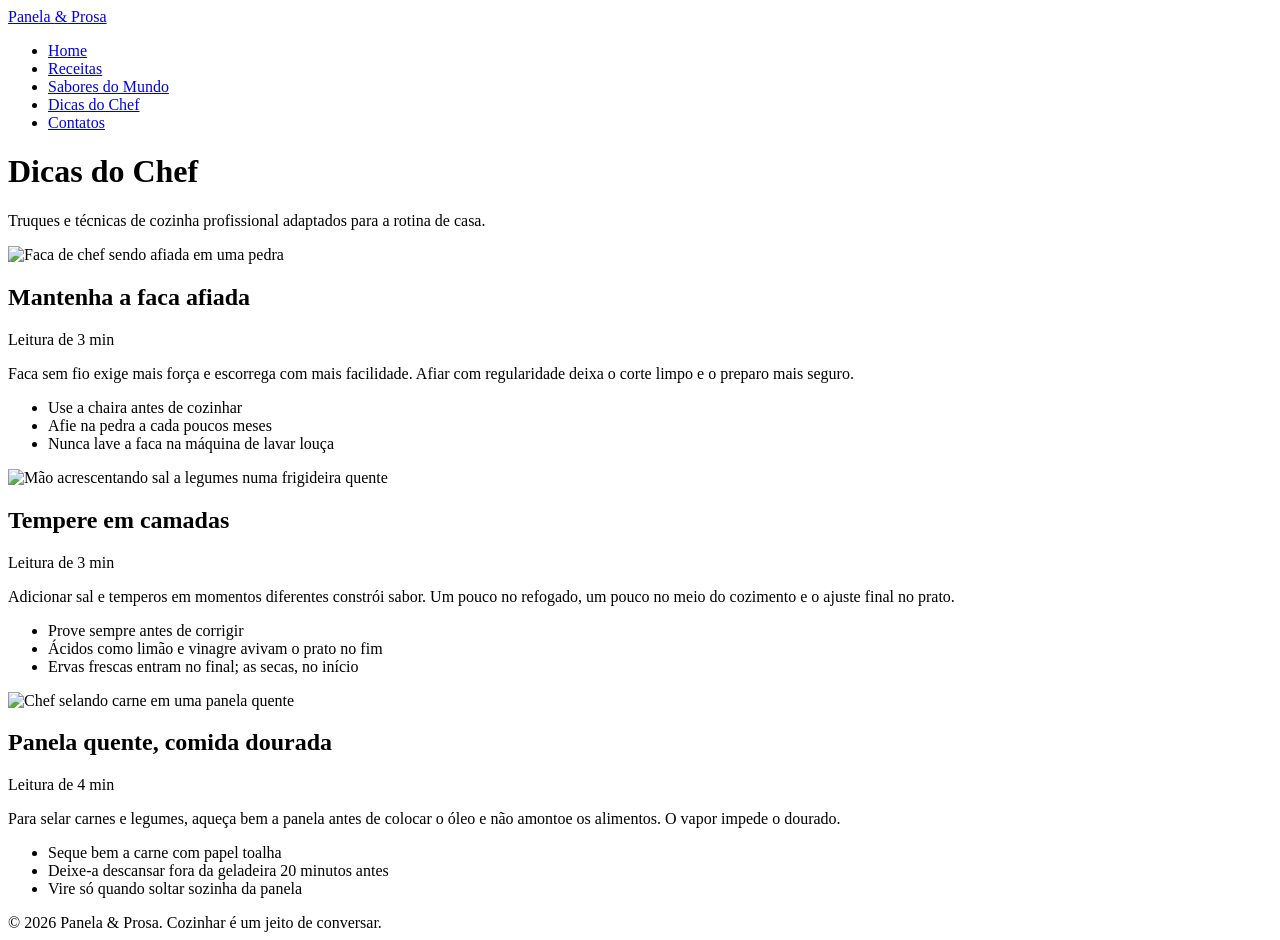
==== dicas-do-chef.html @ a81f43bb "Add files via upload" ====
<!DOCTYPE html>
<html lang="pt-BR">
<head>
<meta charset="UTF-8">
<meta name="viewport" content="width=device-width, initial-scale=1">
<title>Dicas do Chef | Panela &amp; Prosa</title>
<link rel="preconnect" href="https://fonts.googleapis.com">
<link rel="stylesheet" href="https://fonts.googleapis.com/css2?family=Fraunces:ital,wght@0,600;0,700;1,600&amp;family=DM+Sans:wght@400;500;700&amp;display=swap">
<link rel="stylesheet" href="css/estilo.css">
</head>
<body>
<header class="topo"><div class="topo-in">
<a class="marca" href="index.html">Panela <span>&amp;</span> Prosa</a>
<nav aria-label="Navegação principal"><ul><li><a href="index.html">Home</a></li><li><a href="receitas.html">Receitas</a></li><li><a href="sabores-do-mundo.html">Sabores do Mundo</a></li><li><a href="dicas-do-chef.html" aria-current="page">Dicas do Chef</a></li><li><a href="contatos.html">Contatos</a></li></ul></nav>
</div></header>
<main>
<header class="cabecalho"><h1>Dicas do Chef</h1><p>Truques e técnicas de cozinha profissional adaptados para a rotina de casa.</p></header>
<article class="post post--dica"><img src="https://assets.afcdn.com/story/20260121/2316690_w1376h1376c1cx688cy384cxt0cyt0cxb1376cyb768.jpg" alt="Faca de chef sendo afiada em uma pedra" loading="lazy"><div><h2>Mantenha a faca afiada</h2><span class="tempo">Leitura de 3 min</span><p>Faca sem fio exige mais força e escorrega com mais facilidade. Afiar com regularidade deixa o corte limpo e o preparo mais seguro.</p><ul><li>Use a chaira antes de cozinhar</li><li>Afie na pedra a cada poucos meses</li><li>Nunca lave a faca na máquina de lavar louça</li></ul></div></article>
<article class="post post--dica"><img src="img/tempero.jpg" alt="Mão acrescentando sal a legumes numa frigideira quente" loading="lazy"><div><h2>Tempere em camadas</h2><span class="tempo">Leitura de 3 min</span><p>Adicionar sal e temperos em momentos diferentes constrói sabor. Um pouco no refogado, um pouco no meio do cozimento e o ajuste final no prato.</p><ul><li>Prove sempre antes de corrigir</li><li>Ácidos como limão e vinagre avivam o prato no fim</li><li>Ervas frescas entram no final; as secas, no início</li></ul></div></article>
<article class="post post--dica"><img src="img/panelaquente.jpg " alt="Chef selando carne em uma panela quente" loading="lazy"><div><h2>Panela quente, comida dourada</h2><span class="tempo">Leitura de 4 min</span><p>Para selar carnes e legumes, aqueça bem a panela antes de colocar o óleo e não amontoe os alimentos. O vapor impede o dourado.</p><ul><li>Seque bem a carne com papel toalha</li><li>Deixe-a descansar fora da geladeira 20 minutos antes</li><li>Vire só quando soltar sozinha da panela</li></ul></div></article>
</main>
<footer class="rodape">© 2026 Panela &amp; Prosa. Cozinhar é um jeito de conversar.</footer>
</body>
</html>
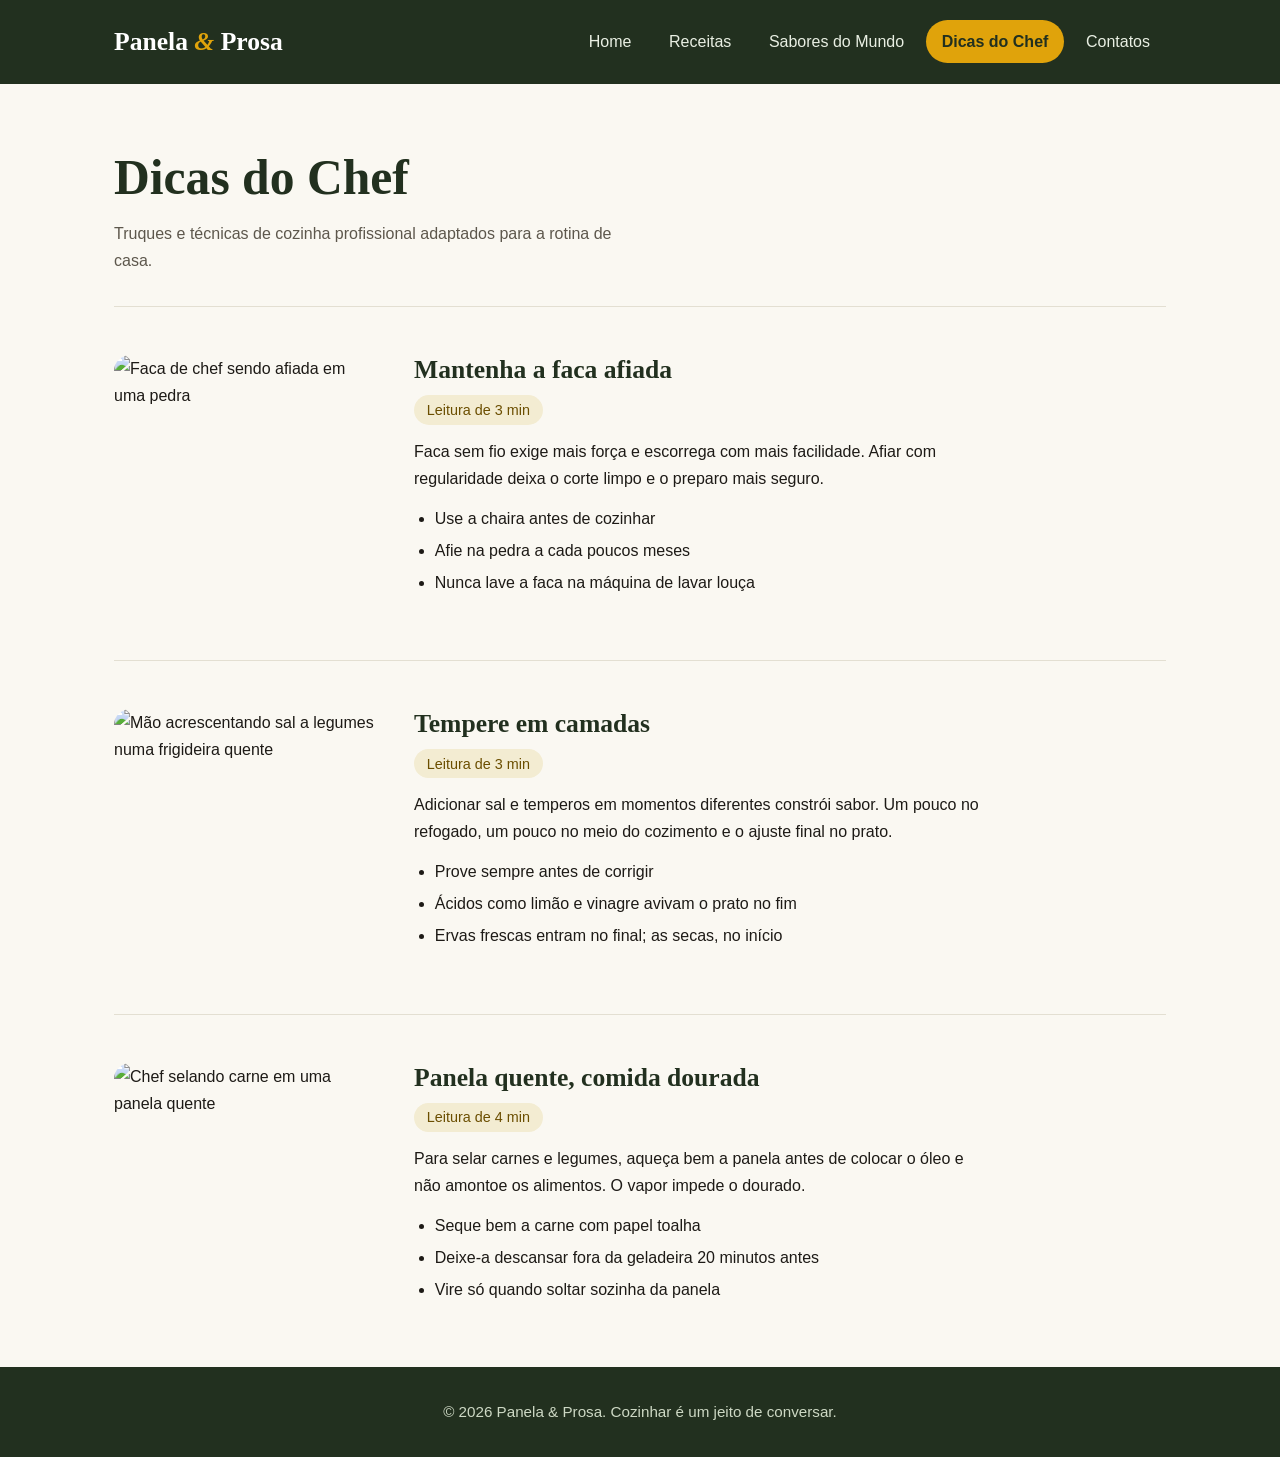
==== commit 2ada3076: "Duplicate 'Panela quente, comida dourada' article Duplicated the 'Panela quente, comida dourada' art" ====
--- a/dicas-do-chef.html
+++ b/dicas-do-chef.html
@@ -17,7 +17,7 @@
 <header class="cabecalho"><h1>Dicas do Chef</h1><p>Truques e técnicas de cozinha profissional adaptados para a rotina de casa.</p></header>
 <article class="post post--dica"><img src="https://assets.afcdn.com/story/20260121/2316690_w1376h1376c1cx688cy384cxt0cyt0cxb1376cyb768.jpg" alt="Faca de chef sendo afiada em uma pedra" loading="lazy"><div><h2>Mantenha a faca afiada</h2><span class="tempo">Leitura de 3 min</span><p>Faca sem fio exige mais força e escorrega com mais facilidade. Afiar com regularidade deixa o corte limpo e o preparo mais seguro.</p><ul><li>Use a chaira antes de cozinhar</li><li>Afie na pedra a cada poucos meses</li><li>Nunca lave a faca na máquina de lavar louça</li></ul></div></article>
 <article class="post post--dica"><img src="img/tempero.jpg" alt="Mão acrescentando sal a legumes numa frigideira quente" loading="lazy"><div><h2>Tempere em camadas</h2><span class="tempo">Leitura de 3 min</span><p>Adicionar sal e temperos em momentos diferentes constrói sabor. Um pouco no refogado, um pouco no meio do cozimento e o ajuste final no prato.</p><ul><li>Prove sempre antes de corrigir</li><li>Ácidos como limão e vinagre avivam o prato no fim</li><li>Ervas frescas entram no final; as secas, no início</li></ul></div></article>
-<article class="post post--dica"><img src="img/panelaquente.jpg " alt="Chef selando carne em uma panela quente" loading="lazy"><div><h2>Panela quente, comida dourada</h2><span class="tempo">Leitura de 4 min</span><p>Para selar carnes e legumes, aqueça bem a panela antes de colocar o óleo e não amontoe os alimentos. O vapor impede o dourado.</p><ul><li>Seque bem a carne com papel toalha</li><li>Deixe-a descansar fora da geladeira 20 minutos antes</li><li>Vire só quando soltar sozinha da panela</li></ul></div></article>
+<article class="post post--dica"><img src="img/panelaquente.jpg" alt="Chef selando carne em uma panela quente" loading="lazy"><div><h2>Panela quente, comida dourada</h2><span class="tempo">Leitura de 4 min</span><p>Para selar carnes e legumes, aqueça bem a panela antes de colocar o óleo e não amontoe os alimentos. O vapor impede o dourado.</p><ul><li>Seque bem a carne com papel toalha</li><li>Deixe-a descansar fora da geladeira 20 minutos antes</li><li>Vire só quando soltar sozinha da panela</li></ul></div></article>
 </main>
 <footer class="rodape">© 2026 Panela &amp; Prosa. Cozinhar é um jeito de conversar.</footer>
 </body>
--- a/css/estilo.css
+++ b/css/estilo.css
@@ -0,0 +1,461 @@
+
+/* ========================================
+   1. VARIÁVEIS E CONFIGURAÇÕES GERAIS
+======================================== */
+
+:root {
+    --verde: #22301f;
+    --verde-claro: #3a4d33;
+    --acafrao: #e0a30b;
+    --beterraba: #8e2a45;
+
+    --papel: #faf8f2;
+    --linha: #e3dfd2;
+
+    --tinta: #1d1a16;
+    --suave: #5d574c;
+
+    --largura: 1100px;
+}
+
+* {
+    margin: 0;
+    padding: 0;
+    box-sizing: border-box;
+}
+
+html {
+    scroll-behavior: smooth;
+}
+
+body {
+    font-family: 'DM Sans', sans-serif;
+    background-color: var(--papel);
+    color: var(--tinta);
+    font-size: 1rem;
+    line-height: 1.7;
+}
+
+h1,
+h2,
+h3 {
+    font-family: 'Fraunces', Georgia, serif;
+    color: var(--verde);
+    line-height: 1.2;
+}
+
+a {
+    color: var(--beterraba);
+}
+
+a:focus-visible,
+button:focus-visible,
+input:focus-visible,
+textarea:focus-visible,
+select:focus-visible {
+    outline: 3px solid var(--acafrao);
+    outline-offset: 3px;
+}
+
+
+/* ========================================
+   2. CABEÇALHO E NAVEGAÇÃO
+======================================== */
+
+.topo {
+    background-color: var(--verde);
+    color: #fff;
+}
+
+.topo-in {
+    max-width: var(--largura);
+    margin: 0 auto;
+    padding: 1.25rem 1.5rem;
+
+    display: flex;
+    align-items: center;
+    justify-content: space-between;
+    flex-wrap: wrap;
+    gap: 1rem;
+}
+
+.marca {
+    font-family: 'Fraunces', Georgia, serif;
+    font-size: 1.6rem;
+    font-weight: 700;
+    color: #fff;
+    text-decoration: none;
+}
+
+.marca span {
+    color: var(--acafrao);
+    font-style: italic;
+}
+
+nav ul {
+    display: flex;
+    flex-wrap: wrap;
+    gap: 0.35rem;
+    list-style: none;
+}
+
+nav a {
+    display: block;
+    padding: 0.5rem 1rem;
+
+    color: #e9efe3;
+    text-decoration: none;
+    border-radius: 999px;
+    font-weight: 500;
+
+    transition: background-color 0.2s;
+}
+
+nav a:hover {
+    background-color: var(--verde-claro);
+}
+
+nav a[aria-current="page"] {
+    background-color: var(--acafrao);
+    color: var(--verde);
+    font-weight: 700;
+}
+
+
+/* ========================================
+   3. CONTEÚDO PRINCIPAL
+======================================== */
+
+main {
+    max-width: var(--largura);
+    margin: 0 auto;
+    padding: 0 1.5rem;
+}
+
+
+/* ========================================
+   4. SEÇÃO DE APRESENTAÇÃO (HERO)
+======================================== */
+
+.hero {
+    display: grid;
+    grid-template-columns: 1.15fr 0.85fr;
+    align-items: center;
+    gap: 3rem;
+
+    padding: 4.5rem 0 3.5rem;
+}
+
+.hero h1 {
+    font-size: clamp(2.2rem, 5vw, 3.6rem);
+    margin-bottom: 1.25rem;
+}
+
+.hero p {
+    max-width: 58ch;
+    margin-bottom: 1rem;
+    color: var(--suave);
+}
+
+.hero img {
+    display: block;
+    width: 100%;
+    border-radius: 1.5rem;
+}
+
+
+/* ========================================
+   5. CONTEÚDOS EM DESTAQUE
+======================================== */
+
+.secao {
+    padding: 3rem 0;
+}
+
+.secao h2 {
+    font-size: 2rem;
+    margin-bottom: 0.5rem;
+}
+
+.intro {
+    max-width: 60ch;
+    margin-bottom: 2rem;
+    color: var(--suave);
+}
+
+.destaques {
+    display: grid;
+    grid-template-columns: repeat(3, 1fr);
+    gap: 2rem;
+}
+
+.destaque {
+    display: flex;
+    flex-direction: column;
+}
+
+.destaque .img {
+    display: block;
+    overflow: hidden;
+    border-radius: 1.25rem;
+    border: 2px solid transparent;
+
+    transition:
+        border-color 0.2s,
+        transform 0.2s;
+}
+
+.destaque .img:hover,
+.destaque .img:focus-visible {
+    border-color: var(--acafrao);
+    transform: translateY(-4px);
+}
+
+.destaque img {
+    display: block;
+    width: 100%;
+    aspect-ratio: 4 / 3;
+    object-fit: cover;
+}
+
+.destaque h3 {
+    font-size: 1.4rem;
+    margin: 1.1rem 0 0.4rem;
+}
+
+.destaque p {
+    color: var(--suave);
+    font-size: 1rem;
+}
+
+
+/* ========================================
+   6. FAIXA INFORMATIVA
+======================================== */
+
+.faixa {
+    margin: 1rem 0 4rem;
+    padding: 2.5rem;
+
+    background-color: var(--verde);
+    color: #e9efe3;
+    border-radius: 1.5rem;
+}
+
+.faixa h2 {
+    color: #fff;
+    font-size: 1.6rem;
+    margin-bottom: 0.6rem;
+}
+
+
+/* ========================================
+   7. CABEÇALHOS DAS PÁGINAS INTERNAS
+======================================== */
+
+.cabecalho {
+    padding: 4rem 0 2rem;
+    border-bottom: 1px solid var(--linha);
+}
+
+.cabecalho h1 {
+    font-size: clamp(2rem, 4.5vw, 3.1rem);
+    margin-bottom: 0.8rem;
+}
+
+.cabecalho p {
+    max-width: 60ch;
+    color: var(--suave);
+}
+
+
+/* ========================================
+   8. LISTAGEM DE ARTIGOS E RECEITAS
+======================================== */
+
+.post {
+    display: grid;
+    grid-template-columns: 260px 1fr;
+    gap: 2.5rem;
+
+    padding: 3rem 0;
+    border-bottom: 1px solid var(--linha);
+}
+
+.post:last-of-type {
+    border-bottom: none;
+}
+
+.post img {
+    display: block;
+    width: 100%;
+    aspect-ratio: 1;
+    object-fit: cover;
+    border-radius: 1rem;
+}
+
+.post--pais img,
+.post--receita img,
+.post--dica img {
+    aspect-ratio: 4 / 3;
+    object-position: center;
+}
+
+.post h2 {
+    font-size: 1.6rem;
+    margin-bottom: 0.6rem;
+}
+
+.post p {
+    max-width: 65ch;
+    margin-bottom: 0.8rem;
+}
+
+.post ul,
+.post ol {
+    max-width: 60ch;
+    margin: 0 0 1rem 1.3rem;
+}
+
+.post li {
+    margin-bottom: 0.3rem;
+}
+
+.tempo {
+    display: inline-block;
+    padding: 0.15rem 0.8rem;
+    margin-bottom: 0.8rem;
+
+    background-color: #f3ecd2;
+    color: #6b4e00;
+    border-radius: 999px;
+    font-size: 0.9rem;
+}
+
+
+/* ========================================
+   9. FORMULÁRIO DE CONTATO
+======================================== */
+
+.contato {
+    display: grid;
+    grid-template-columns: 1fr 1fr;
+    gap: 3.5rem;
+
+    padding: 3rem 0 5rem;
+}
+
+form {
+    display: grid;
+    gap: 1.1rem;
+}
+
+label {
+    display: block;
+    margin-bottom: 0.3rem;
+
+    color: var(--verde);
+    font-weight: 700;
+}
+
+input,
+textarea,
+select {
+    width: 100%;
+    padding: 0.8rem 1rem;
+
+    border: 1.5px solid #cfc9b8;
+    border-radius: 0.7rem;
+
+    background-color: #fff;
+    font: inherit;
+}
+
+textarea {
+    min-height: 150px;
+    resize: vertical;
+}
+
+button {
+    justify-self: start;
+    padding: 0.9rem 2rem;
+
+    background-color: var(--beterraba);
+    color: #fff;
+
+    border: none;
+    border-radius: 999px;
+
+    font: inherit;
+    font-weight: 700;
+    cursor: pointer;
+}
+
+button:hover {
+    background-color: #731f37;
+}
+
+.info p {
+    margin-bottom: 1rem;
+}
+
+
+/* ========================================
+   10. RODAPÉ
+======================================== */
+
+.rodape {
+    padding: 2rem 1.5rem;
+
+    background-color: var(--verde);
+    color: #cdd8c4;
+
+    text-align: center;
+    font-size: 0.95rem;
+}
+
+
+/* ========================================
+   11. RESPONSIVIDADE
+======================================== */
+
+@media (max-width: 860px) {
+
+    .hero,
+    .contato {
+        grid-template-columns: 1fr;
+    }
+
+    .destaques {
+        grid-template-columns: 1fr;
+    }
+
+    .post {
+        grid-template-columns: 1fr;
+    }
+
+    .post img {
+        aspect-ratio: 16 / 9;
+    }
+
+    .hero {
+        padding-top: 2.5rem;
+    }
+
+}
+
+
+/* ========================================
+   12. ACESSIBILIDADE
+======================================== */
+
+@media (prefers-reduced-motion: reduce) {
+
+    *,
+    *::before,
+    *::after {
+        scroll-behavior: auto !important;
+        transition: none !important;
+    }
+
+}
